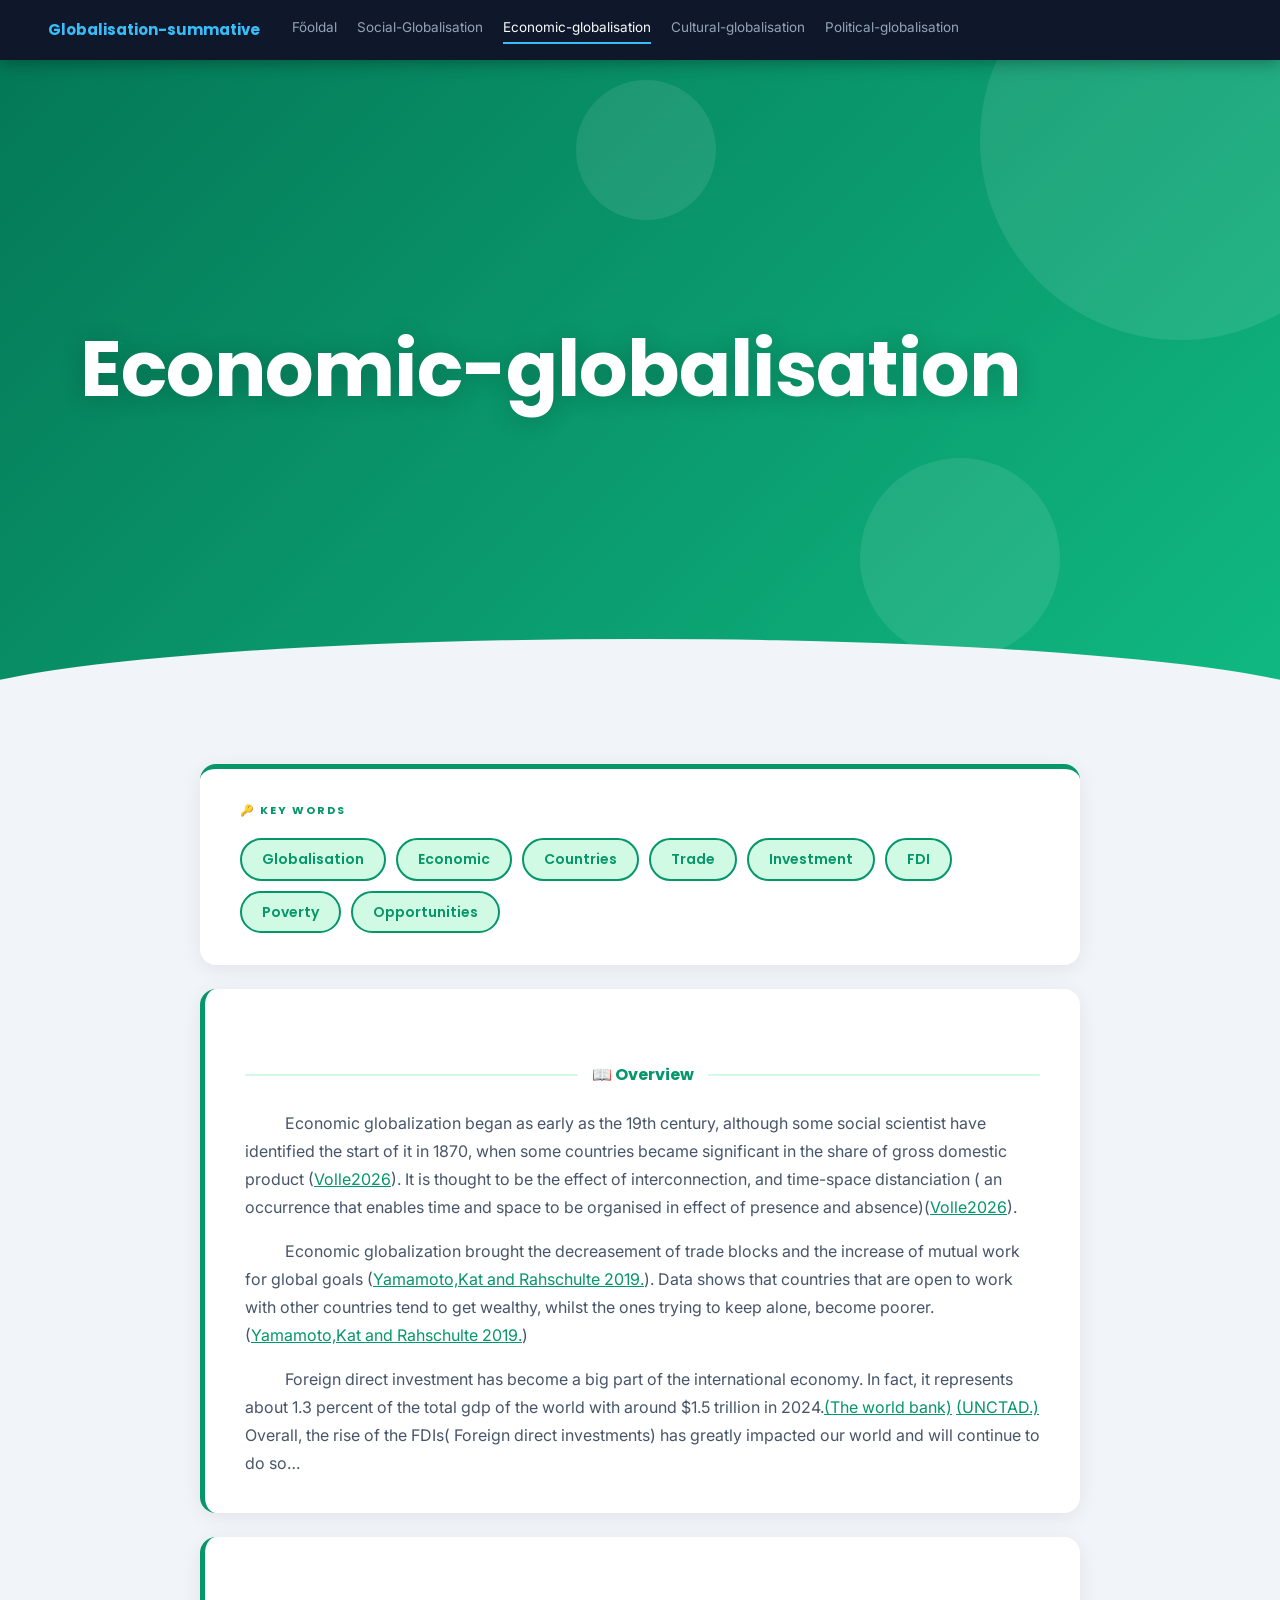
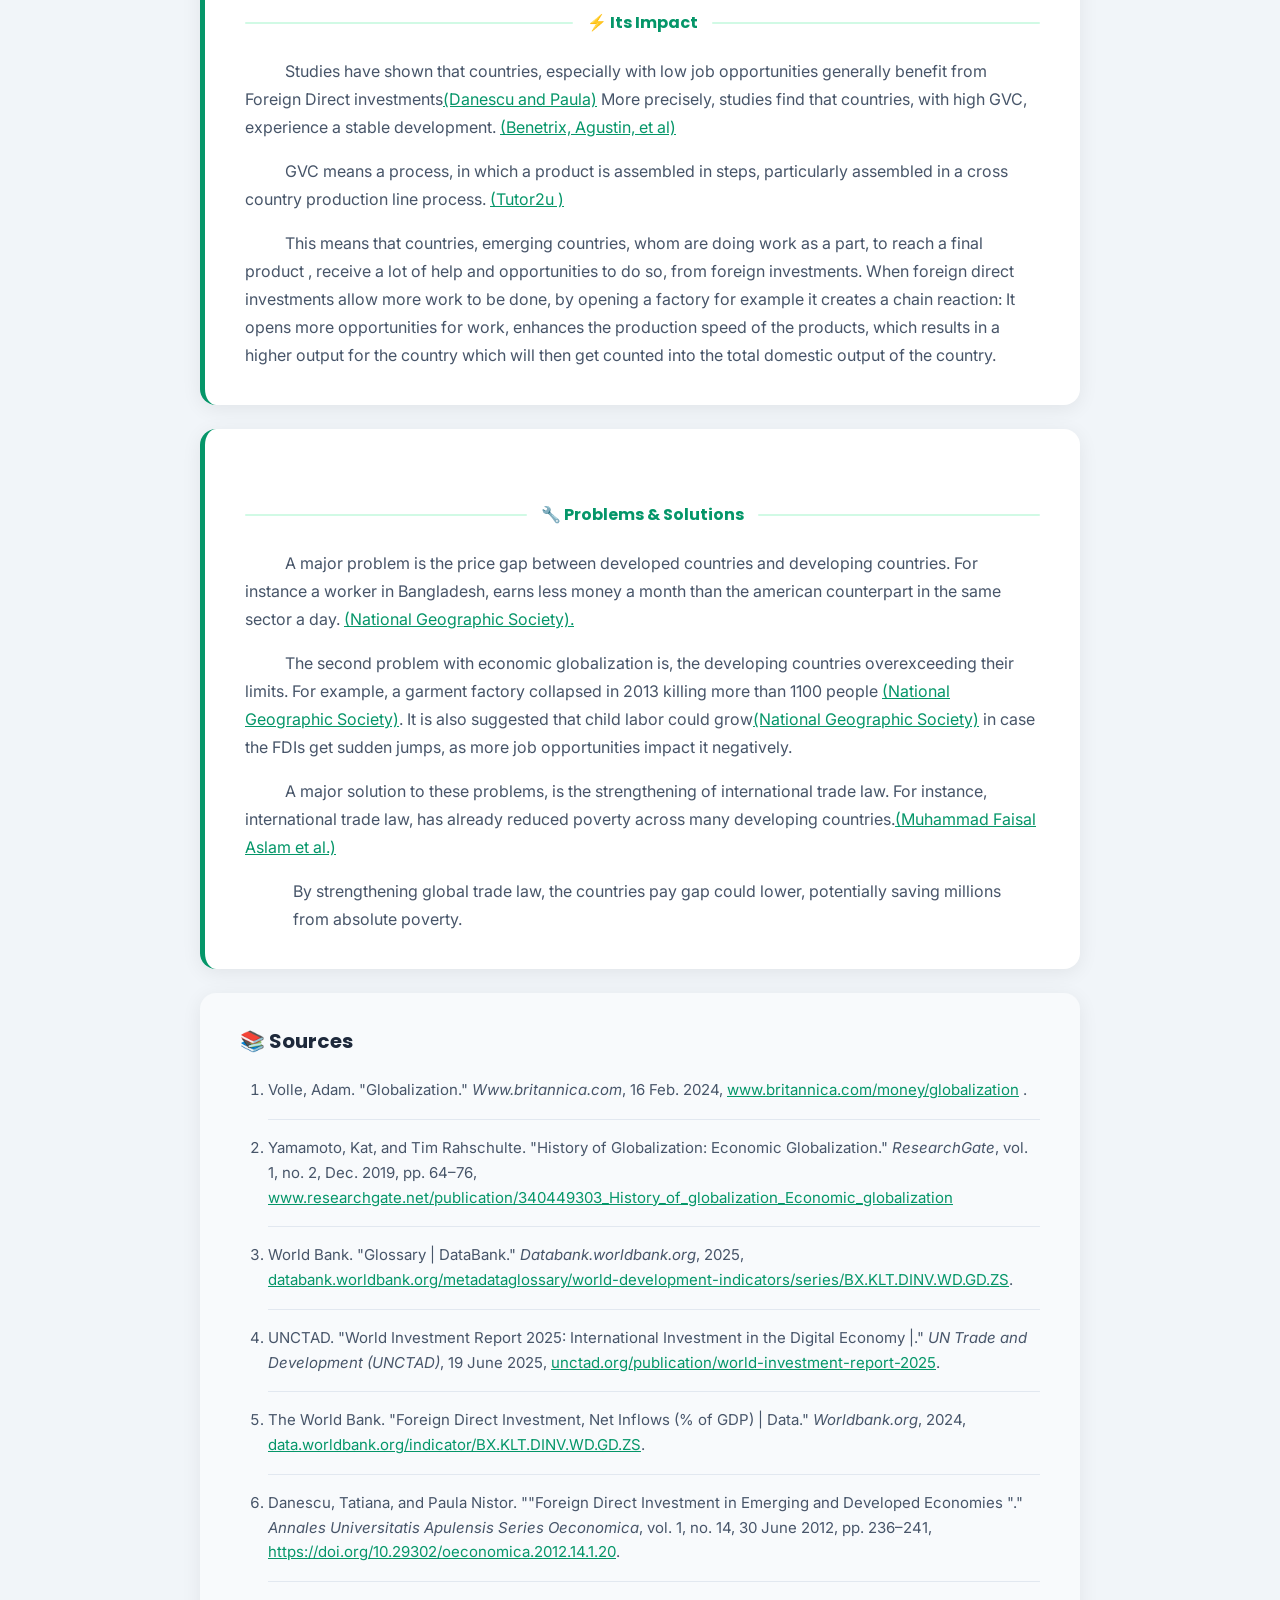
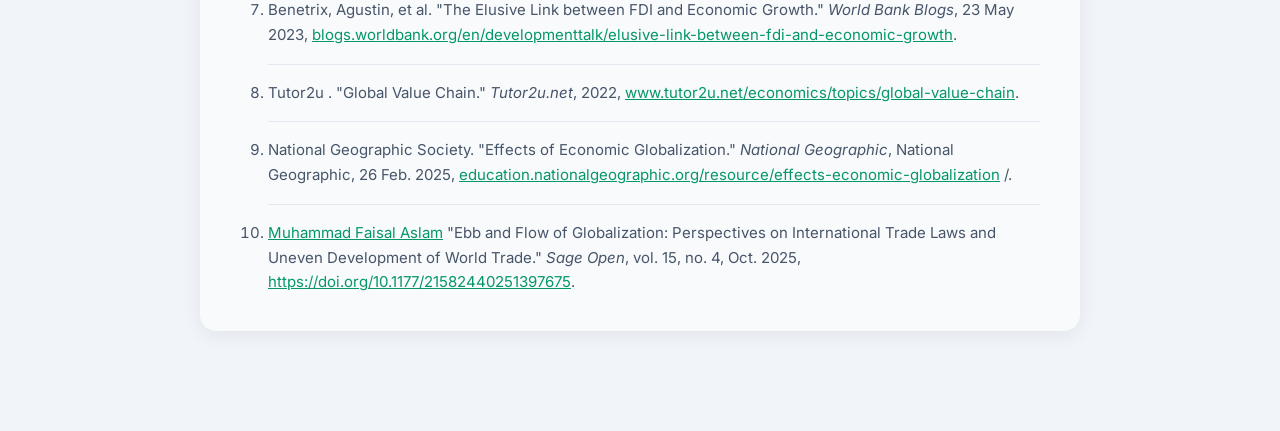
==== economic-globalisation.html @ cead8473 "Version 1.0" ====
<!DOCTYPE html>
<html lang="en">
<head>
  <meta charset="UTF-8">
  <meta name="viewport" content="width=device-width, initial-scale=1.0">
  <title>I&amp;S globalisation summative – Economic-globalisation</title>
  <link rel="stylesheet" href="styles.css">
</head>
<body class="theme-econ">

  <nav>
    <a href="index.html" class="nav-brand">Globalisation-summative</a>
    <div class="nav-links">
      <a href="index.html">Főoldal</a>
      <a href="social-globalisation.html">Social-Globalisation</a>
      <a href="economic-globalisation.html" class="active">Economic-globalisation</a>
      <a href="cultural-globalisation.html">Cultural-globalisation</a>
      <a href="political-globalisation.html">Political-globalisation</a>
    </div>
  </nav>

  <div class="hero">
    <div class="blob" style="width:400px;height:400px;right:-100px;top:-120px;"></div>
    <div class="blob" style="width:200px;height:200px;right:220px;bottom:50px;"></div>
    <div class="blob" style="width:140px;height:140px;left:45%;top:20px;"></div>
    <h1 class="hero-title">Economic-globalisation</h1>
  </div>

  <div class="page-content">

    <!-- ── Keywords ── -->
    <div class="keywords-card">
      <div class="kw-label">🔑 Key Words</div>
      <div class="tags">
        <span class="tag">Globalisation</span>
        <span class="tag">Economic</span>
        <span class="tag">Countries</span>
        <span class="tag">Trade</span>
        <span class="tag">Investment</span>
        <span class="tag">FDI</span>
        <span class="tag">Poverty</span>
        <span class="tag">Opportunities</span>
      </div>
    </div>

    <!-- ── Overview ── -->
    <div class="card accent-left">
      <div class="sec-label">
        <span class="sec-label-text">📖 Overview</span>
      </div>

      <p class="indent">Economic globalization began as early as the 19th century, although some social scientist have identified the start of it in 1870, when some countries became significant in the share of gross domestic product (<a href="https://www.britannica.com/money/globalization">Volle2026</a>). It is thought to be the effect of interconnection, and time-space distanciation ( an occurrence that enables time and space to be organised in effect of presence and absence)(<a href="https://www.britannica.com/money/globalization">Volle2026</a>).</p>

      <p class="indent">Economic globalization brought the decreasement of trade blocks and the increase of mutual work for global goals (<a href="https://www.researchgate.net/publication/340449303_History_of_globalization_Economic_globalization">Yamamoto,Kat and Rahschulte 2019.</a>). Data shows that countries that are open to work with other countries tend to get wealthy, whilst the ones trying to keep alone, become poorer. (<a href="https://www.researchgate.net/publication/340449303_History_of_globalization_Economic_globalization">Yamamoto,Kat and Rahschulte 2019.</a>)</p>

      <p class="indent">Foreign direct investment has become a big part of the international economy. In fact, it represents about 1.3 percent of the total gdp of the world with around $1.5 trillion in 2024.<a href="https://databank.worldbank.org/metadataglossary/world-development-indicators/series/BX.KLT.DINV.WD.GD.ZS">(The world bank)</a> <a href="https://unctad.org/publication/world-investment-report-2025">(UNCTAD.)</a> Overall, the rise of the FDIs( Foreign direct investments) has greatly impacted our world and will continue to do so…</p>
    </div>

    <!-- ── Its Impact ── -->
    <div class="card accent-left">
      <div class="sec-label">
        <span class="sec-label-text">⚡ Its Impact</span>
      </div>

      <p class="indent">Studies have shown that countries, especially with low job opportunities generally benefit from Foreign Direct investments<a href="https://doi.org/10.29302/oeconomica.2012.14.1.20">(Danescu and Paula)</a> More precisely, studies find that countries, with high GVC, experience a stable development. <a href="https://blogs.worldbank.org/en/developmenttalk/elusive-link-between-fdi-and-economic-growth">(Benetrix, Agustin, et al)</a></p>

      <p class="indent">GVC means a process, in which a product is assembled in steps, particularly assembled in a cross country production line process. <a href="https://www.tutor2u.net/economics/topics/global-value-chain">(Tutor2u )</a></p>

      <p class="indent">This means that countries, emerging countries, whom are doing work as a part, to reach a final product , receive a lot of help and opportunities to do so, from foreign investments. When foreign direct investments allow more work to be done, by opening a factory for example it creates a chain reaction: It opens more opportunities for work, enhances the production speed of the products, which results in a higher output for the country which will then get counted into the total domestic output of the country.</p>
    </div>

    <!-- ── Problems / Solutions ── -->
    <div class="card accent-left">
      <div class="sec-label">
        <span class="sec-label-text">🔧 Problems &amp; Solutions</span>
      </div>

      <p class="indent">A major problem is the price gap between developed countries and developing countries. For instance a worker in Bangladesh, earns less money a month than the american counterpart in the same sector a day. <a href="https://education.nationalgeographic.org/resource/effects-economic-globalization">(National Geographic Society).</a></p>

      <p class="indent">The second problem with economic globalization is, the developing countries overexceeding their limits. For example, a garment factory collapsed in 2013 killing more than 1100 people <a href="https://education.nationalgeographic.org/resource/effects-economic-globalization">(National Geographic Society)</a>. It is also suggested that child labor could grow<a href="https://education.nationalgeographic.org/resource/effects-economic-globalization">(National Geographic Society)</a> in case the FDIs get sudden jumps, as more job opportunities impact it negatively.</p>

      <p class="indent">A major solution to these problems, is the strengthening of international trade law. For instance, international trade law, has already reduced poverty across many developing countries.<a href="https://doi.org/10.1177/21582440251397675">(Muhammad Faisal Aslam et al.)</a></p>

      <p class="p-block">By strengthening global trade law, the countries pay gap could lower, potentially saving millions from absolute poverty.</p>
    </div>

    <!-- ── Sources ── -->
    <div class="sources-card">
      <h2 class="card-heading">📚 Sources</h2>
      <ol class="sources">
        <li>Volle, Adam. "Globalization." <em>Www.britannica.com</em>, 16 Feb. 2024, <a href="https://www.britannica.com/money/globalization">www.britannica.com/money/globalization</a> .</li>
        <li>Yamamoto, Kat, and Tim Rahschulte. "History of Globalization: Economic Globalization." <em>ResearchGate</em>, vol. 1, no. 2, Dec. 2019, pp. 64–76, <a href="https://www.researchgate.net/publication/340449303_History_of_globalization_Economic_globalization">www.researchgate.net/publication/340449303_History_of_globalization_Economic_globalization</a></li>
        <li>World Bank. "Glossary | DataBank." <em>Databank.worldbank.org</em>, 2025, <a href="https://databank.worldbank.org/metadataglossary/world-development-indicators/series/BX.KLT.DINV.WD.GD.ZS">databank.worldbank.org/metadataglossary/world-development-indicators/series/BX.KLT.DINV.WD.GD.ZS</a>.</li>
        <li>UNCTAD. "World Investment Report 2025: International Investment in the Digital Economy |." <em>UN Trade and Development (UNCTAD)</em>, 19 June 2025, <a href="https://unctad.org/publication/world-investment-report-2025">unctad.org/publication/world-investment-report-2025</a>.</li>
        <li>The World Bank. "Foreign Direct Investment, Net Inflows (% of GDP) | Data." <em>Worldbank.org</em>, 2024, <a href="https://data.worldbank.org/indicator/BX.KLT.DINV.WD.GD.ZS">data.worldbank.org/indicator/BX.KLT.DINV.WD.GD.ZS</a>.</li>
        <li>Danescu, Tatiana, and Paula Nistor. ""Foreign Direct Investment in Emerging and Developed Economies "." <em>Annales Universitatis Apulensis Series Oeconomica</em>, vol. 1, no. 14, 30 June 2012, pp. 236–241, <a href="https://doi.org/10.29302/oeconomica.2012.14.1.20">https://doi.org/10.29302/oeconomica.2012.14.1.20</a>.</li>
        <li>Benetrix, Agustin, et al. "The Elusive Link between FDI and Economic Growth." <em>World Bank Blogs</em>, 23 May 2023, <a href="https://blogs.worldbank.org/en/developmenttalk/elusive-link-between-fdi-and-economic-growth">blogs.worldbank.org/en/developmenttalk/elusive-link-between-fdi-and-economic-growth</a>.</li>
        <li>Tutor2u . "Global Value Chain." <em>Tutor2u.net</em>, 2022, <a href="https://www.tutor2u.net/economics/topics/global-value-chain">www.tutor2u.net/economics/topics/global-value-chain</a>.</li>
        <li>National Geographic Society. "Effects of Economic Globalization." <em>National Geographic</em>, National Geographic, 26 Feb. 2025, <a href="https://education.nationalgeographic.org/resource/effects-economic-globalization">education.nationalgeographic.org/resource/effects-economic-globalization</a> /.</li>
        <li><a href="https://doi.org/10.1177/21582440251397675">Muhammad Faisal Aslam</a>  "Ebb and Flow of Globalization: Perspectives on International Trade Laws and Uneven Development of World Trade." <em>Sage Open</em>, vol. 15, no. 4, Oct. 2025, <a href="https://doi.org/10.1177/21582440251397675">https://doi.org/10.1177/21582440251397675</a>.</li>
      </ol>
    </div>

  </div><!-- /page-content -->
</body>
</html>
---- styles.css ----
/* ===================================================
   GLOBALISATION SUMMATIVE — Redesigned for Grades 7–10
   =================================================== */

@import url('https://fonts.googleapis.com/css2?family=Poppins:ital,wght@0,300;0,400;0,600;0,700;1,400&family=Inter:wght@400;500&display=swap');

/* ── CSS variables (defaults; overridden by theme classes) ── */
:root {
  --nav-bg:      #0f172a;
  --page-col:    #6366f1;
  --page-light:  #eef2ff;
  --page-grad:   linear-gradient(135deg, #4f46e5 0%, #7c3aed 100%);
  --text:        #1e293b;
  --text-soft:   #475569;
  --bg:          #f1f5f9;
  --card:        #ffffff;
  --radius:      16px;
  --shadow:      0 4px 20px rgba(0,0,0,0.07);
  --shadow-lg:   0 10px 36px rgba(0,0,0,0.13);
}

/* ── Per-page themes ── */
.theme-home   { --page-col:#0ea5e9; --page-light:#e0f2fe; --page-grad:linear-gradient(135deg,#0369a1,#0ea5e9); }
.theme-social { --page-col:#7c3aed; --page-light:#ede9fe; --page-grad:linear-gradient(135deg,#5b21b6,#7c3aed); }
.theme-econ   { --page-col:#059669; --page-light:#d1fae5; --page-grad:linear-gradient(135deg,#047857,#10b981); }
.theme-cult   { --page-col:#ea580c; --page-light:#ffedd5; --page-grad:linear-gradient(135deg,#c2410c,#f97316); }
.theme-polit  { --page-col:#1d4ed8; --page-light:#dbeafe; --page-grad:linear-gradient(135deg,#1e40af,#3b82f6); }

/* ── Reset ── */
*, *::before, *::after { box-sizing: border-box; margin: 0; padding: 0; }
html { scroll-behavior: smooth; }

/* ── Base ── */
body {
  font-family: 'Inter', 'Segoe UI', system-ui, sans-serif;
  background: var(--bg);
  color: var(--text);
  font-size: 16px;
  line-height: 1.75;
}

/* ════════════════════════════
   NAVIGATION
════════════════════════════ */
nav {
  position: sticky; top: 0; z-index: 999;
  background: var(--nav-bg);
  height: 60px;
  display: flex; align-items: center;
  padding: 0 48px; gap: 32px;
  box-shadow: 0 2px 16px rgba(0,0,0,0.35);
}

.nav-brand {
  font-family: 'Poppins', sans-serif;
  font-weight: 700; font-size: 15px;
  color: #38bdf8;
  text-decoration: none; white-space: nowrap; flex-shrink: 0;
}

.nav-links { display: flex; gap: 20px; align-items: center; }

.nav-links a {
  font-size: 13.5px; color: #94a3b8;
  text-decoration: none; white-space: nowrap;
  padding-bottom: 2px;
  border-bottom: 2px solid transparent;
  transition: color .2s, border-color .2s;
}
.nav-links a.active  { color: #f8fafc; border-bottom-color: #38bdf8; }
.nav-links a:hover:not(.active) { color: #cbd5e1; }

/* ════════════════════════════
   HERO
════════════════════════════ */
.hero {
  background: var(--page-grad);
  min-height: 72vh;
  display: flex; align-items: center;
  padding: 80px 80px 110px;
  position: relative; overflow: hidden;
}

/* Wave cut-out at the bottom */
.hero::after {
  content: '';
  position: absolute; bottom: -1px; left: 0; right: 0; height: 70px;
  background: var(--bg);
  clip-path: ellipse(55% 100% at 50% 100%);
}

.hero-title {
  font-family: 'Poppins', sans-serif;
  font-size: clamp(46px, 6vw, 86px);
  font-weight: 700; color: #fff;
  line-height: 1.1; letter-spacing: -1px;
  position: relative; z-index: 1;
  text-shadow: 0 2px 24px rgba(0,0,0,0.2);
}

/* Decorative background circles */
.blob {
  position: absolute; border-radius: 50%;
  background: rgba(255,255,255,0.09); pointer-events: none; z-index: 0;
}

/* ════════════════════════════
   PAGE WRAPPER
════════════════════════════ */
.page-content {
  max-width: 960px; margin: 0 auto;
  padding: 56px 40px 100px;
}

/* ════════════════════════════
   CARDS (general)
════════════════════════════ */
.card {
  background: var(--card); border-radius: var(--radius);
  padding: 36px 40px; margin-bottom: 24px;
  box-shadow: var(--shadow);
  transition: box-shadow .2s;
}
.card:hover { box-shadow: var(--shadow-lg); }
.card.accent-left { border-left: 5px solid var(--page-col); }

/* card chip label */
.chip {
  display: inline-block;
  background: var(--page-light); color: var(--page-col);
  font-family: 'Poppins', sans-serif;
  font-size: 11px; font-weight: 700;
  text-transform: uppercase; letter-spacing: 1.5px;
  padding: 4px 14px; border-radius: 999px; margin-bottom: 14px;
}

/* card main title */
.card-heading {
  font-family: 'Poppins', sans-serif;
  font-size: 26px; font-weight: 700;
  color: var(--text); margin-bottom: 24px; line-height: 1.25;
}

/* card sub-title */
.card-sub-heading {
  font-family: 'Poppins', sans-serif;
  font-size: 18px; font-weight: 700;
  color: var(--text); margin: 24px 0 14px;
  display: flex; align-items: center; gap: 8px;
}

/* ════════════════════════════
   KEYWORD TAGS CARD
════════════════════════════ */
.keywords-card {
  background: var(--card); border-radius: var(--radius);
  padding: 32px 40px; margin-bottom: 24px;
  box-shadow: var(--shadow);
  border-top: 5px solid var(--page-col);
}
.keywords-card .kw-label {
  font-family: 'Poppins', sans-serif;
  font-size: 11px; font-weight: 700;
  text-transform: uppercase; letter-spacing: 2px;
  color: var(--page-col); margin-bottom: 18px;
}
.tags { display: flex; flex-wrap: wrap; gap: 10px; }
.tag {
  background: var(--page-light); color: var(--page-col);
  font-family: 'Poppins', sans-serif;
  font-size: 14px; font-weight: 600;
  padding: 7px 20px; border-radius: 999px;
  border: 2px solid currentColor;
  transition: background .2s, color .2s, transform .15s;
  cursor: default;
}
.tag:hover { background: var(--page-col); color: #fff; transform: translateY(-2px); }

/* ════════════════════════════
   SECTION DIVIDER LABELS
════════════════════════════ */
.sec-label {
  display: flex; align-items: center; gap: 14px;
  margin: 36px 0 20px;
}
.sec-label-text {
  font-family: 'Poppins', sans-serif;
  font-size: 16px; font-weight: 700;
  color: var(--page-col); white-space: nowrap;
}
.sec-label::before, .sec-label::after {
  content: ''; flex: 1; height: 2px;
  background: var(--page-light); border-radius: 2px;
}

/* ════════════════════════════
   TYPOGRAPHY
════════════════════════════ */
p { color: var(--text-soft); margin-bottom: 16px; }
p:last-child { margin-bottom: 0; }
p.indent { text-indent: 40px; }
p.no-indent { text-indent: 0; }
strong { color: var(--text); }
em { font-style: italic; }

/* special paragraphs */
.p-block { margin-left: 48px; margin-bottom: 16px; color: var(--text-soft); }
.p-center { text-align: center; }

/* ════════════════════════════
   LISTS
════════════════════════════ */
/* Square bullets */
ul.sq { list-style: none; padding: 0; margin-bottom: 16px; }
ul.sq > li {
  padding-left: 22px; position: relative;
  margin-bottom: 6px; color: var(--text-soft);
}
ul.sq > li::before {
  content: "■"; font-size: 7px; color: var(--page-col);
  position: absolute; left: 0; top: 8px;
}
ul.sq ul { list-style: none; padding-left: 28px; margin-top: 6px; }
ul.sq ul li { padding-left: 22px; position: relative; margin-bottom: 4px; }
ul.sq ul li::before {
  content: "■"; font-size: 6px; color: var(--page-col);
  opacity: .5; position: absolute; left: 0; top: 8px;
}

/* Numbered lists */
ol.num { padding-left: 28px; margin-bottom: 16px; }
ol.num li { margin-bottom: 8px; color: var(--text-soft); }
ol.num ol { padding-left: 24px; margin-top: 4px; }

/* ════════════════════════════
   LINKS
════════════════════════════ */
a { color: var(--page-col); text-decoration: underline; }
a:hover { opacity: .7; }

/* inline italic quote */
.iq { font-style: italic; }

/* bold term */
.world-term { font-weight: 700; color: var(--text); }

/* ════════════════════════════
   WORKS CITED / BIBLIOGRAPHY
════════════════════════════ */
.works-cited-heading {
  font-family: 'Poppins', sans-serif;
  font-size: 22px; font-weight: 700;
  text-align: center; color: var(--text);
  margin: 48px 0 28px;
}

.bib-entry {
  margin-bottom: 28px; padding-bottom: 24px;
  border-bottom: 1px solid #e2e8f0;
}
.bib-entry:last-child { border-bottom: none; margin-bottom: 0; }

.bib-citation {
  padding-left: 36px; text-indent: -36px;
  color: var(--text); font-size: 15px; line-height: 1.65;
  margin-bottom: 10px;
}
.bib-annotation {
  margin-top: 10px; color: var(--text-soft);
  font-size: 15px; line-height: 1.7;
  margin-bottom: 10px;
}
.bib-annotation-indent {
  margin-left: 40px; margin-top: 10px;
  color: var(--text-soft); font-size: 15px; line-height: 1.7;
  margin-bottom: 10px;
}

/* ════════════════════════════
   SOURCES CARD
════════════════════════════ */
.sources-card {
  background: #f8fafc; border-radius: var(--radius);
  padding: 36px 40px; margin-top: 12px;
  box-shadow: var(--shadow);
}
.sources-card .card-heading { margin-bottom: 24px; font-size: 20px; }

ol.sources { padding-left: 28px; }
ol.sources > li {
  color: var(--text-soft); font-size: 15px; line-height: 1.65;
  margin-bottom: 16px; padding-bottom: 16px;
  border-bottom: 1px solid #e2e8f0;
}
ol.sources > li:last-child { border-bottom: none; padding-bottom: 0; margin-bottom: 0; }

/* ════════════════════════════
   HOME PAGE CARDS
════════════════════════════ */
.home-intro {
  font-family: 'Poppins', sans-serif;
  font-size: 18px; font-weight: 300; color: rgba(255,255,255,0.85);
  margin-top: 20px; position: relative; z-index: 1;
  max-width: 560px;
}

.sections-grid {
  display: grid;
  grid-template-columns: repeat(auto-fit, minmax(200px, 1fr));
  gap: 20px;
  margin-top: 8px;
}

.section-card-link {
  display: block; text-decoration: none;
  background: var(--card); border-radius: var(--radius);
  padding: 28px 24px;
  box-shadow: var(--shadow);
  border-top: 5px solid var(--page-col);
  transition: box-shadow .2s, transform .2s;
}
.section-card-link:hover {
  box-shadow: var(--shadow-lg); transform: translateY(-4px);
}

.section-card-link .sc-emoji { font-size: 32px; margin-bottom: 12px; display: block; }
.section-card-link .sc-title {
  font-family: 'Poppins', sans-serif; font-size: 16px; font-weight: 700;
  color: var(--text); margin-bottom: 6px;
}
.section-card-link .sc-desc {
  font-size: 13px; color: var(--text-soft); line-height: 1.5;
}

/* ════════════════════════════
   RESPONSIVE
════════════════════════════ */
@media (max-width: 768px) {
  nav { padding: 0 20px; gap: 14px; }
  .nav-brand { font-size: 13px; }
  .nav-links { gap: 12px; }
  .nav-links a { font-size: 12px; }
  .hero { padding: 60px 24px 90px; min-height: 52vh; }
  .page-content { padding: 36px 20px 80px; }
  .card { padding: 24px 20px; }
  .keywords-card { padding: 24px 20px; }
  .sources-card { padding: 24px 20px; }
  .bib-annotation-indent { margin-left: 0; }
  .p-block { margin-left: 20px; }
}
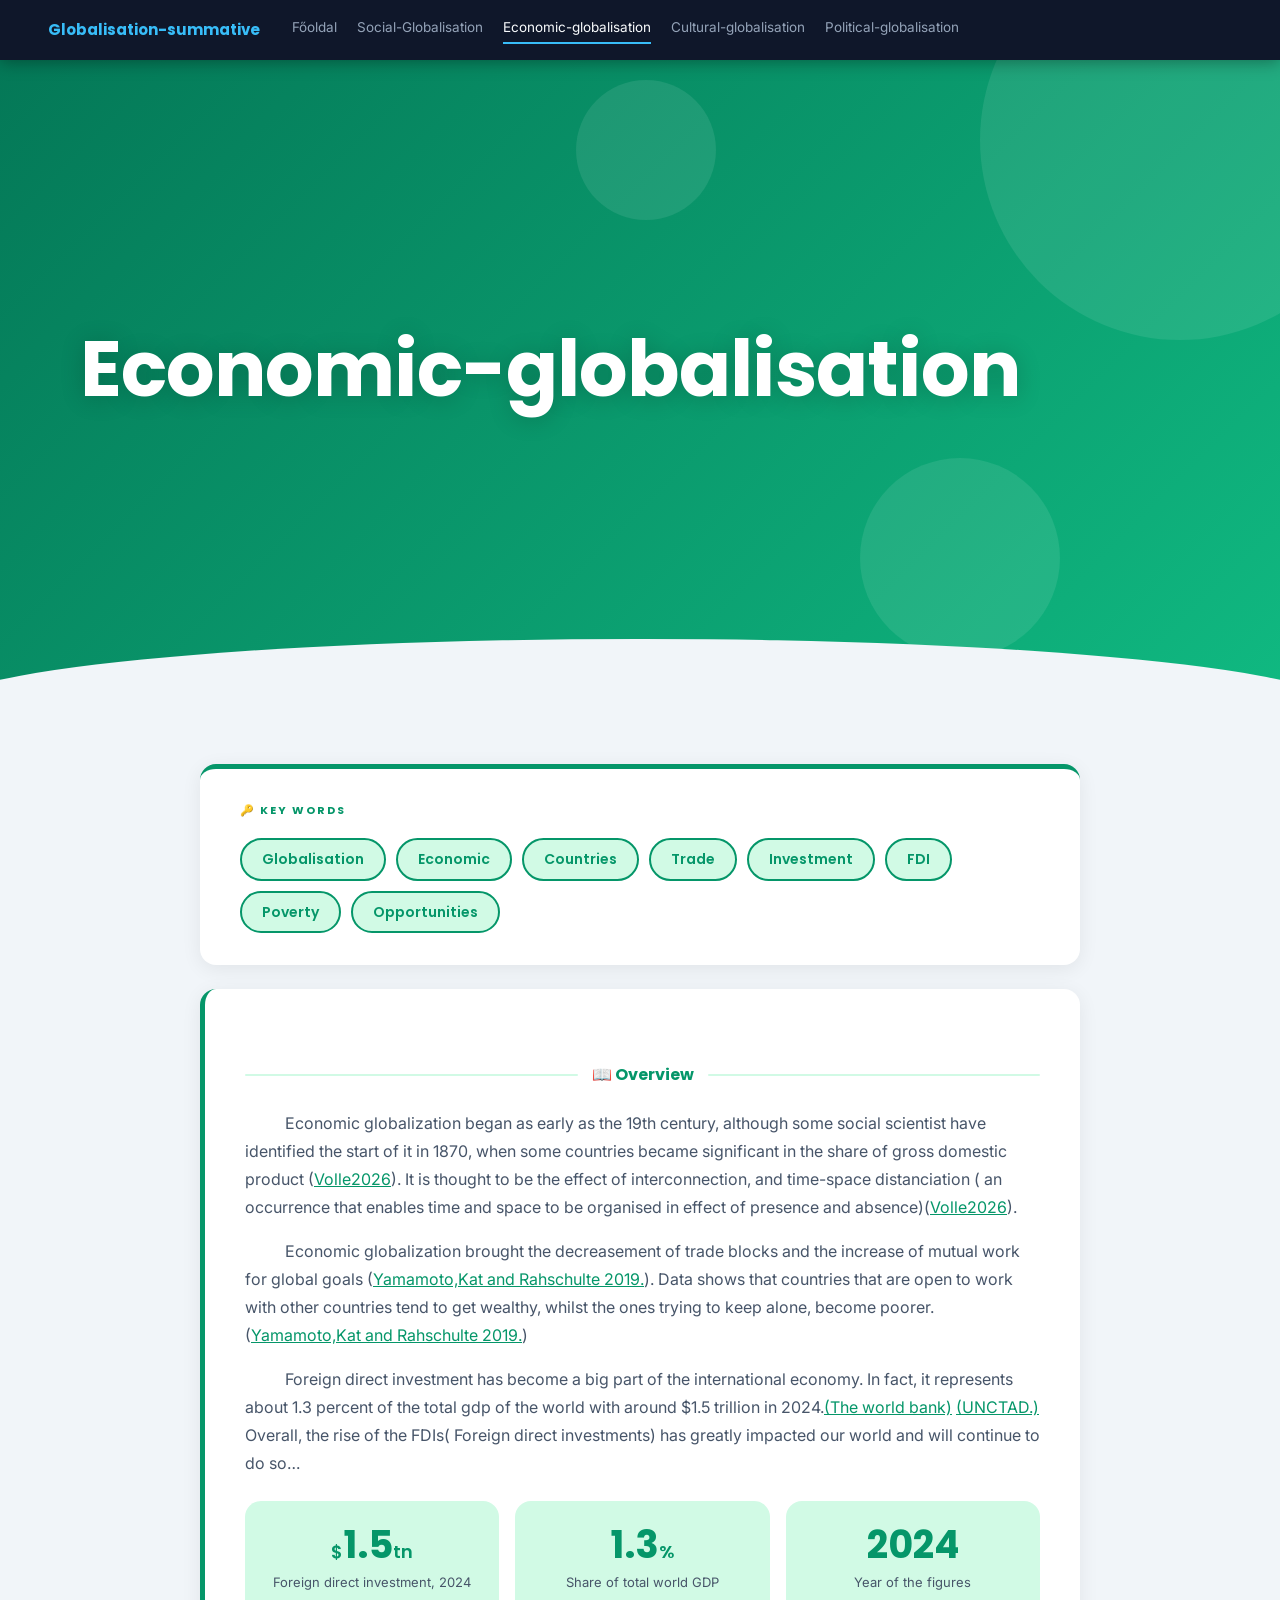
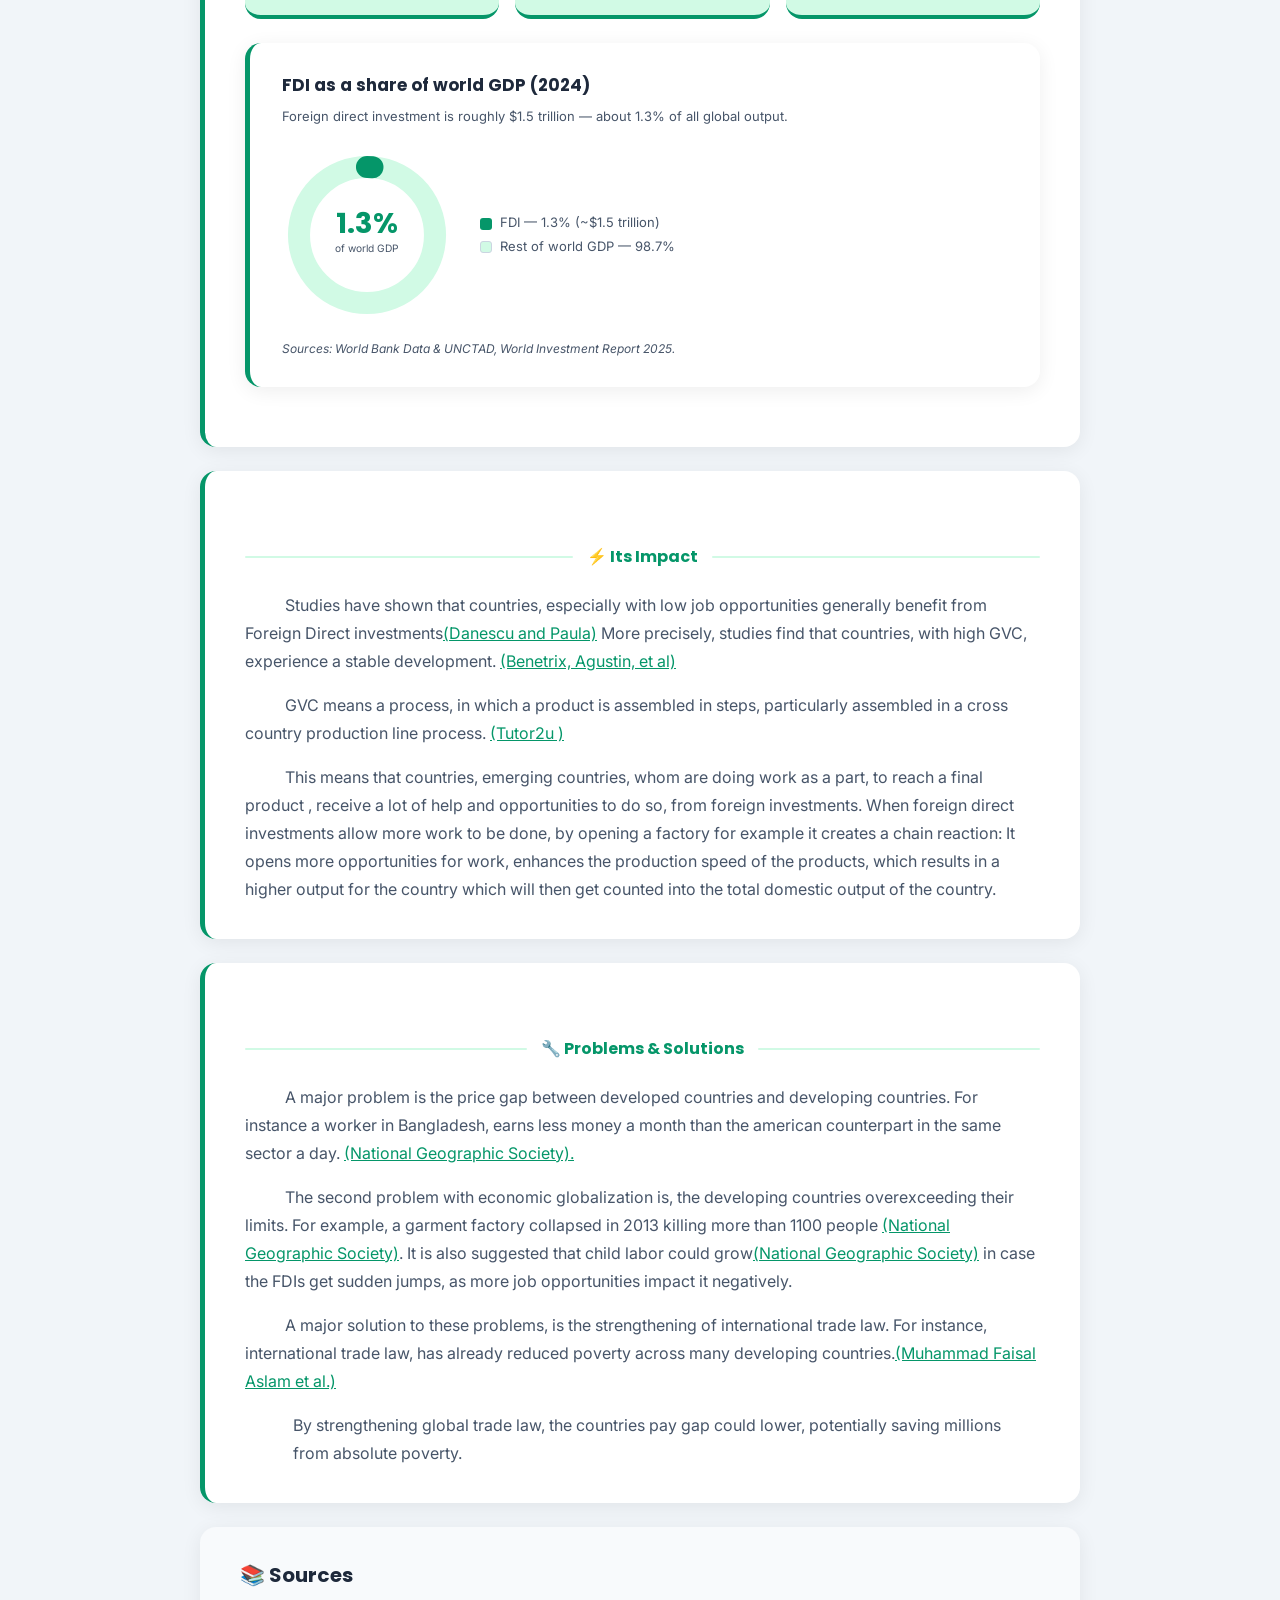
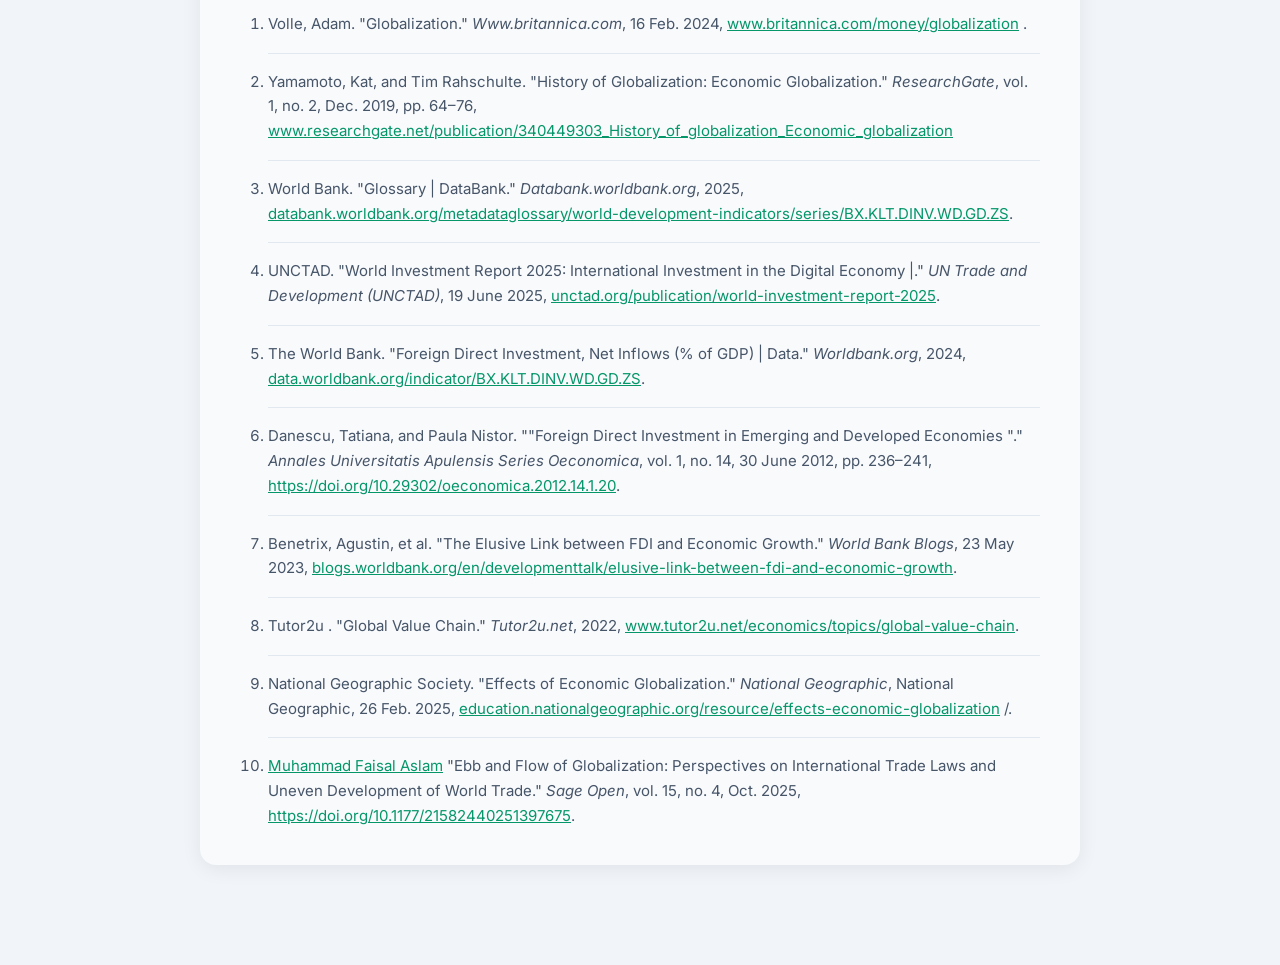
==== commit 4e62629d: "update v1.1" ====
--- a/economic-globalisation.html
+++ b/economic-globalisation.html
@@ -54,6 +54,47 @@
       <p class="indent">Economic globalization brought the decreasement of trade blocks and the increase of mutual work for global goals (<a href="https://www.researchgate.net/publication/340449303_History_of_globalization_Economic_globalization">Yamamoto,Kat and Rahschulte 2019.</a>). Data shows that countries that are open to work with other countries tend to get wealthy, whilst the ones trying to keep alone, become poorer. (<a href="https://www.researchgate.net/publication/340449303_History_of_globalization_Economic_globalization">Yamamoto,Kat and Rahschulte 2019.</a>)</p>
 
       <p class="indent">Foreign direct investment has become a big part of the international economy. In fact, it represents about 1.3 percent of the total gdp of the world with around $1.5 trillion in 2024.<a href="https://databank.worldbank.org/metadataglossary/world-development-indicators/series/BX.KLT.DINV.WD.GD.ZS">(The world bank)</a> <a href="https://unctad.org/publication/world-investment-report-2025">(UNCTAD.)</a> Overall, the rise of the FDIs( Foreign direct investments) has greatly impacted our world and will continue to do so…</p>
+
+      <!-- ── Stat cards: FDI 2024 ── -->
+      <div class="stat-grid">
+        <div class="stat-card">
+          <div class="stat-figure"><span class="unit">$</span>1.5<span class="unit">tn</span></div>
+          <div class="stat-label">Foreign direct investment, 2024</div>
+        </div>
+        <div class="stat-card">
+          <div class="stat-figure">1.3<span class="unit">%</span></div>
+          <div class="stat-label">Share of total world GDP</div>
+        </div>
+        <div class="stat-card">
+          <div class="stat-figure">2024</div>
+          <div class="stat-label">Year of the figures</div>
+        </div>
+      </div>
+
+      <!-- ── Donut chart: FDI share of world GDP ── -->
+      <div class="chart-card">
+        <div class="chart-title">FDI as a share of world GDP (2024)</div>
+        <div class="chart-sub">Foreign direct investment is roughly $1.5 trillion — about 1.3% of all global output.</div>
+
+        <div class="donut-wrap">
+          <svg class="donut" width="170" height="170" viewBox="0 0 200 200" role="img"
+               aria-label="Donut chart: FDI is 1.3 percent of world GDP">
+            <circle class="donut-ring-bg" cx="100" cy="100" r="80" fill="none" stroke-width="26"></circle>
+            <circle class="donut-ring-val" cx="100" cy="100" r="80" fill="none" stroke-width="26"
+                    stroke-dasharray="6.53 496.12" stroke-dashoffset="0"
+                    transform="rotate(-90 100 100)"></circle>
+            <text class="donut-center-num" x="100" y="98" text-anchor="middle" font-size="34">1.3%</text>
+            <text class="donut-center-lbl" x="100" y="120" text-anchor="middle" font-size="12">of world GDP</text>
+          </svg>
+
+          <div class="donut-legend">
+            <div><span class="swatch val"></span>FDI — 1.3% (~$1.5&nbsp;trillion)</div>
+            <div><span class="swatch rest"></span>Rest of world GDP — 98.7%</div>
+          </div>
+        </div>
+
+        <p class="chart-source">Sources: World Bank Data &amp; UNCTAD, World Investment Report 2025.</p>
+      </div>
     </div>
 
     <!-- ── Its Impact ── -->
--- a/styles.css
+++ b/styles.css
@@ -333,9 +333,106 @@
 }
 
 /* ════════════════════════════
+   DATA — STAT CARDS & CHARTS
+════════════════════════════ */
+
+/* --- Stat cards --- */
+.stat-grid {
+  display: grid;
+  grid-template-columns: repeat(auto-fit, minmax(150px, 1fr));
+  gap: 16px;
+  margin: 24px 0;
+}
+.stat-card {
+  background: var(--page-light);
+  border-radius: var(--radius);
+  padding: 24px 20px;
+  text-align: center;
+  border-bottom: 4px solid var(--page-col);
+}
+.stat-figure {
+  font-family: 'Poppins', sans-serif;
+  font-size: 38px; font-weight: 700;
+  color: var(--page-col); line-height: 1.05;
+}
+.stat-figure .unit { font-size: 18px; font-weight: 600; }
+.stat-label {
+  font-size: 13px; color: var(--text-soft);
+  margin-top: 8px; line-height: 1.4;
+}
+
+/* --- Chart card wrapper --- */
+.chart-card {
+  background: var(--card); border-radius: var(--radius);
+  padding: 28px 32px; margin: 24px 0;
+  box-shadow: var(--shadow);
+  border-left: 5px solid var(--page-col);
+}
+.chart-title {
+  font-family: 'Poppins', sans-serif;
+  font-size: 17px; font-weight: 700; color: var(--text);
+  margin-bottom: 4px;
+}
+.chart-sub { font-size: 13px; color: var(--text-soft); margin-bottom: 22px; }
+.chart-source {
+  font-size: 12px; color: var(--text-soft);
+  margin-top: 18px; font-style: italic;
+}
+
+/* --- Horizontal bar chart --- */
+.bar-row { display: flex; align-items: center; gap: 12px; margin-bottom: 14px; }
+.bar-label {
+  flex: 0 0 170px; font-size: 13px; color: var(--text);
+  font-weight: 500; text-align: right; line-height: 1.3;
+}
+.bar-track {
+  flex: 1; background: var(--page-light);
+  border-radius: 999px; height: 28px; position: relative; overflow: hidden;
+}
+.bar-fill {
+  height: 100%; border-radius: 999px;
+  background: var(--page-grad);
+  display: flex; align-items: center; justify-content: flex-end;
+  padding-right: 12px;
+  color: #fff; font-size: 12.5px; font-weight: 700;
+  font-family: 'Poppins', sans-serif;
+  min-width: 42px;
+  transition: width .3s ease;
+}
+.bar-fill.muted { background: #94a3b8; }
+.bar-axis {
+  display: flex; justify-content: space-between;
+  margin-left: 182px; margin-top: 4px;
+  font-size: 11px; color: var(--text-soft);
+}
+
+/* --- Donut chart --- */
+.donut-wrap {
+  display: flex; align-items: center; gap: 28px; flex-wrap: wrap;
+}
+.donut { flex: 0 0 auto; }
+.donut-ring-bg { stroke: var(--page-light); }
+.donut-ring-val { stroke: var(--page-col); stroke-linecap: round; }
+.donut-center-num {
+  font-family: 'Poppins', sans-serif; font-weight: 700;
+  fill: var(--page-col);
+}
+.donut-center-lbl { fill: var(--text-soft); }
+.donut-legend { font-size: 13px; color: var(--text-soft); line-height: 1.8; }
+.donut-legend .swatch {
+  display: inline-block; width: 12px; height: 12px;
+  border-radius: 3px; margin-right: 8px; vertical-align: middle;
+}
+.donut-legend .swatch.val { background: var(--page-col); }
+.donut-legend .swatch.rest { background: var(--page-light); border: 1px solid #cbd5e1; }
+
+/* ════════════════════════════
    RESPONSIVE
 ════════════════════════════ */
 @media (max-width: 768px) {
+  .bar-label { flex-basis: 110px; font-size: 12px; }
+  .bar-axis { margin-left: 122px; }
+  .donut-wrap { justify-content: center; }
   nav { padding: 0 20px; gap: 14px; }
   .nav-brand { font-size: 13px; }
   .nav-links { gap: 12px; }
